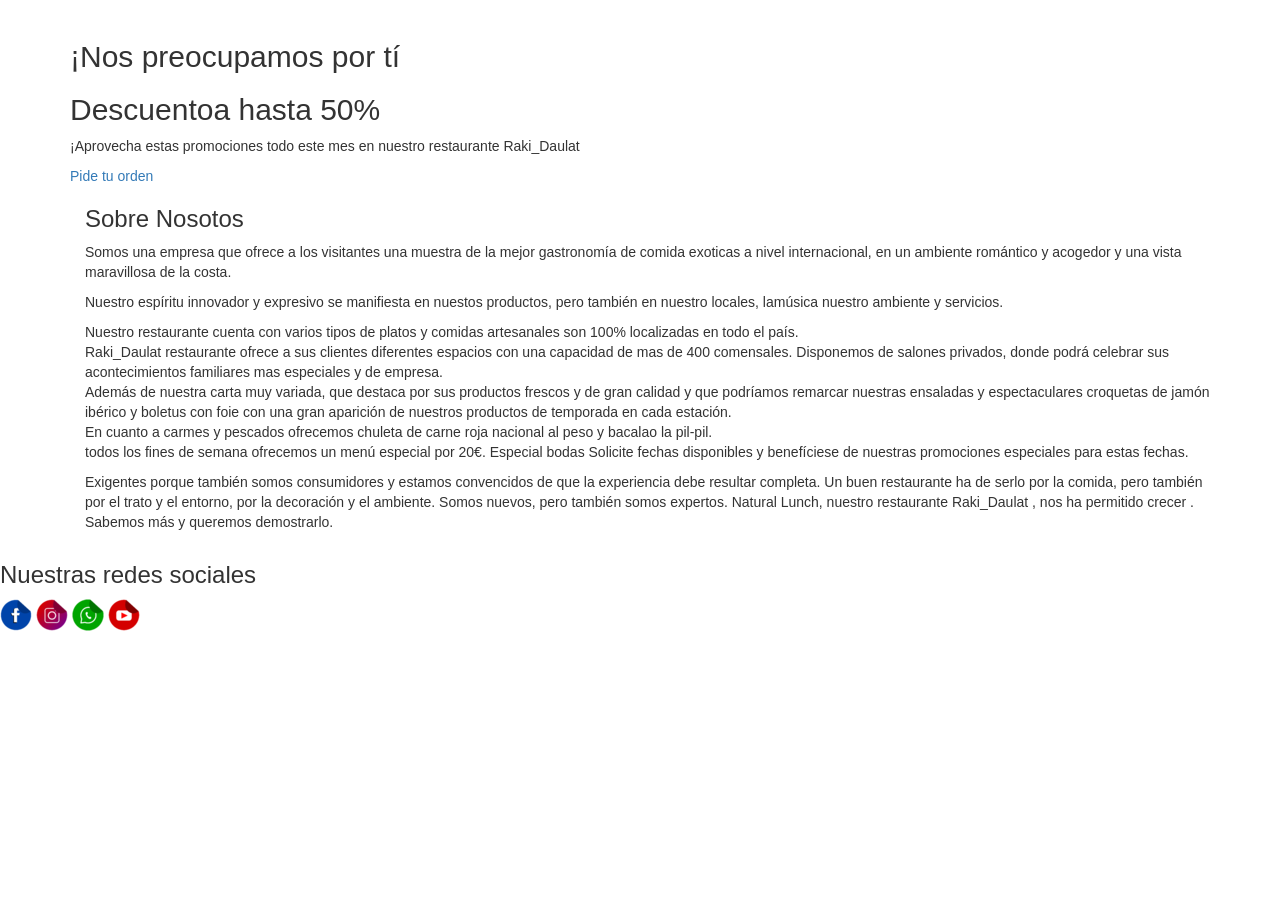
==== nosotros.html @ 6d172afd "Primera versión del sitio web Raki Daulat Mi primera página web: inicio, nosotros, servicios, carta," ====
<!DOCTYPE html>
<html lang="en">
    <head>
     <title>Raki_Daulat</title>
     <link rel="icon" type="image/x-icon" href="assets/img/LOGO.png">
     <!-- Librerias Boostrap -->
     <link rel="stylesheet" href="https://maxcdn.bootstrapcdn.com/bootstrap/3.3.7/css/bootstrap.min.css">
     <script src="https://ajax.googleapis.com/ajax/libs/jquery/3.2.1/jquery.min.js"></script>
     <link rel="stylesheet" href="assets/css/nosotros.css">
     
    </head>
    <body>
        <style>
            body {
                background: url("./assets/img/productos.png") no-repeat right top ;
              width: 100% 
            }       
        </style>
        <footer class="container section_1">
            <div class="banner">                
                <div class="banner_text">
                    <div class="us-img">
                        <img src="assets/img/primavera.jpg" class="bg8" alt="">
                    </div>
                    <h2  class="baneer_text-1">¡Nos preocupamos por tí</h2>
                    <h2  class="baneer_text-2">Descuentoa hasta 50%</h2>
                    <p class="text">¡Aprovecha estas promociones todo este mes en nuestro restaurante Raki_Daulat</p>
                    <a href="" class="banner_link">Pide tu orden</a>
                </div>
            </div>
            <section class="container section_2">
                <h3 class="section_2-titlte">Sobre Nosotos</h3>
                <div class="us-paragraph">
                    <div id="apartado1"> 
                        <p class="paragraph-text">
                        Somos una empresa que ofrece a los visitantes una muestra de la mejor gastronomía de comida 
                        exoticas a nivel internacional, en un ambiente romántico y acogedor y una vista maravillosa de la 
                        costa.</p>

                        <p class="paragraph-text">
                        Nuestro espíritu innovador y expresivo se manifiesta en nuestos
                        productos, pero también en nuestro locales, lamúsica nuestro ambiente y servicios.</p>
                
                       <p class="paragraph-text">
                       Nuestro restaurante cuenta con varios tipos de platos y comidas artesanales son 100%
                       localizadas en todo el país. <br>Raki_Daulat restaurante ofrece a sus clientes diferentes espacios con una capacidad de mas de 400 comensales.
                       Disponemos de salones privados, donde podrá celebrar sus acontecimientos familiares mas especiales y de empresa.<br>
                       Además de nuestra carta muy variada, que destaca por sus productos frescos y de gran calidad y que podríamos remarcar nuestras ensaladas y espectaculares croquetas de jamón ibérico y boletus con foie con una gran aparición de nuestros productos de temporada en cada estación.<br>
                       En cuanto a carmes y pescados ofrecemos chuleta de carne roja nacional al peso y bacalao la pil-pil.<br>
                       todos los fines de semana ofrecemos un menú especial por 20€.
                       Especial bodas
                       Solicite fechas disponibles y benefíciese de nuestras promociones especiales para estas fechas.</p>
                       <p class="paragraph-text">
                        Exigentes porque también somos consumidores y estamos convencidos de que la experiencia debe resultar completa.
                        Un buen restaurante ha de serlo por la comida, pero también por el trato y el entorno, por la decoración y el ambiente.
                        Somos nuevos, pero también somos expertos. Natural Lunch, nuestro restaurante Raki_Daulat , 
                        nos ha permitido crecer . Sabemos más y queremos demostrarlo.</p>
                      
                    </div> 
                </div>
            </section>
        
        </footer> 
       
            <h3 class="us-rs-title">Nuestras redes sociales</h3>
            <div class="us-icon">
                <a href=""class="rs-link"><img src="assent/img/facebook.png" alt="">
                <a href=""class="rs-link"><img src="assent/img/instagam.png" alt="">
                <a href=""class="rs-link"><img src="assent/img/whatsapp.png" alt="">
                <a href=""class="rs-link"><img src="assent/img/youtube.png" alt="">
                   
            </div>

            <section>
                <img src="assets/img/tonito.jpeg" alt="">
                <img src="assets/img/foto4.jpg" alt="">
                <img src="assets/img/foto1.jpg" alt="">
                <img src="assets/img/foto2.jpg" alt="">
                <img src="assets/img/foto5.png" alt="">
            </section>
        
        


            
    </body>  
</html>
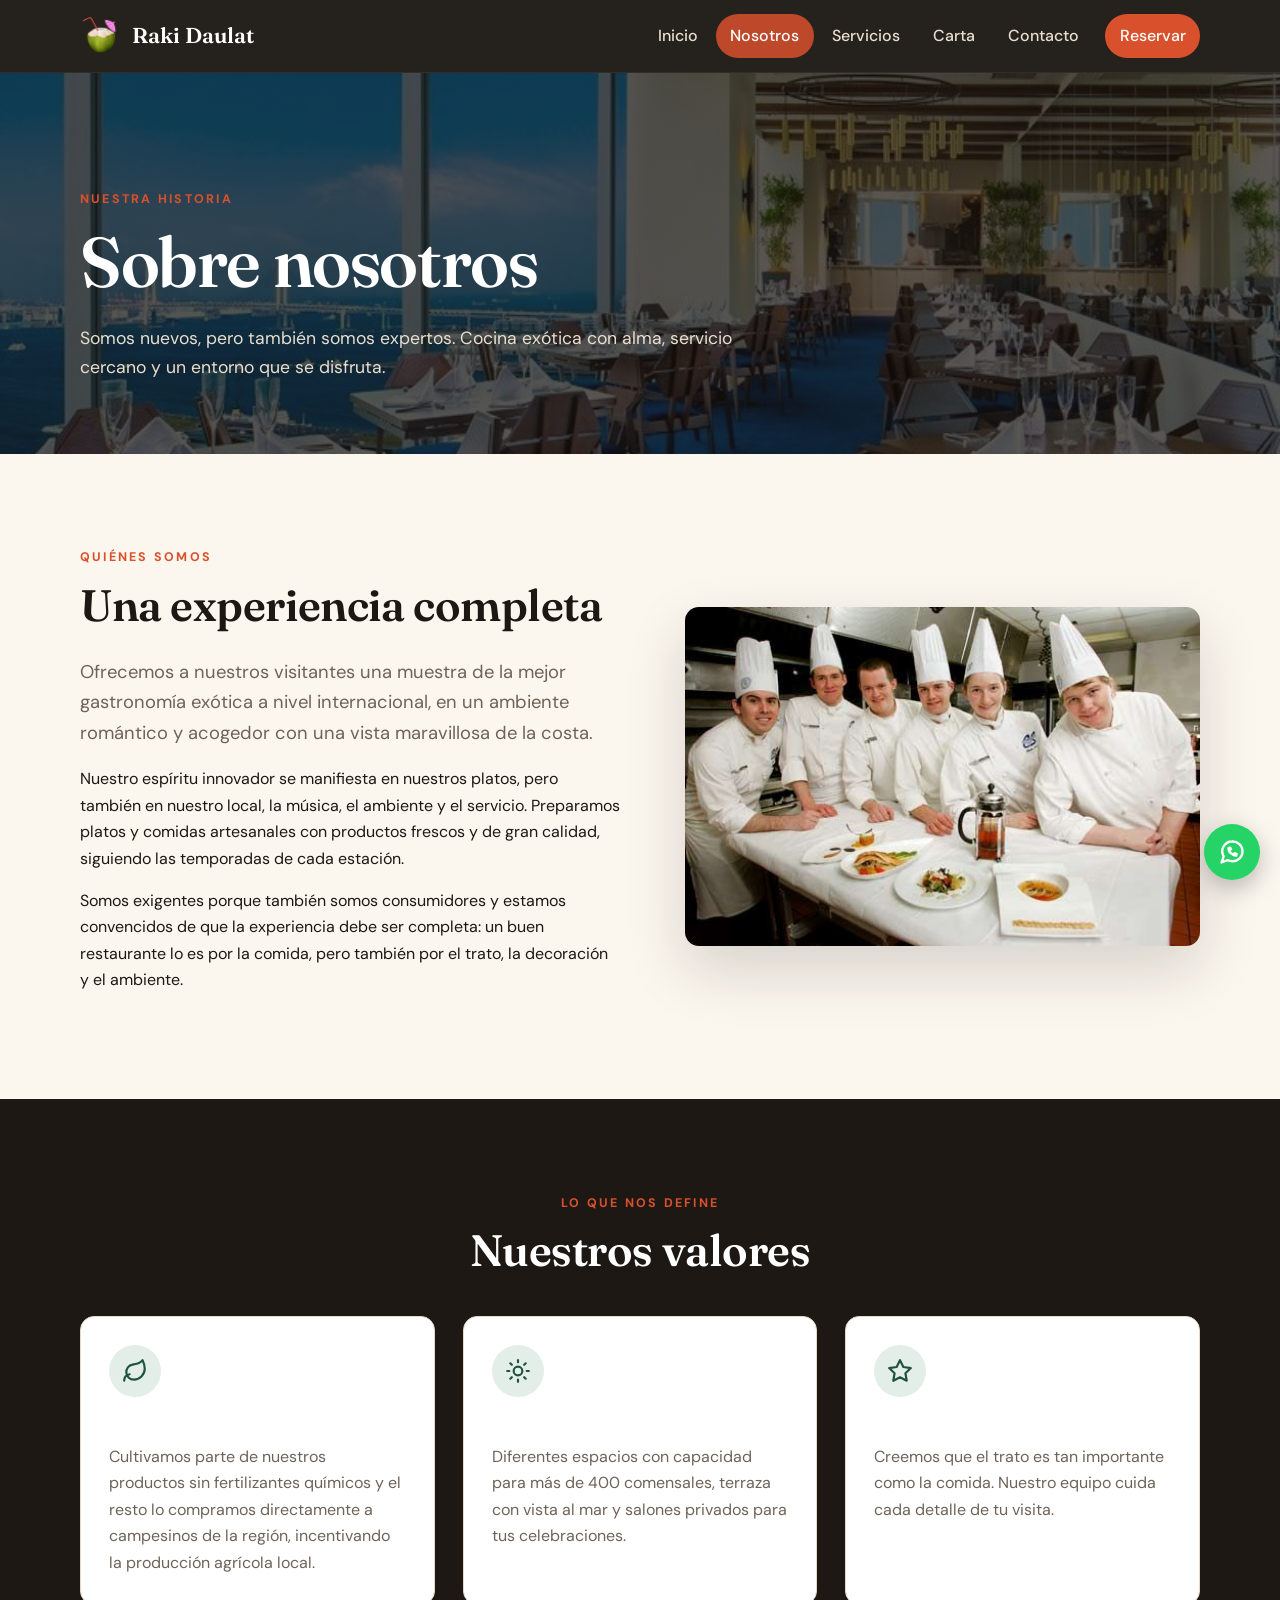
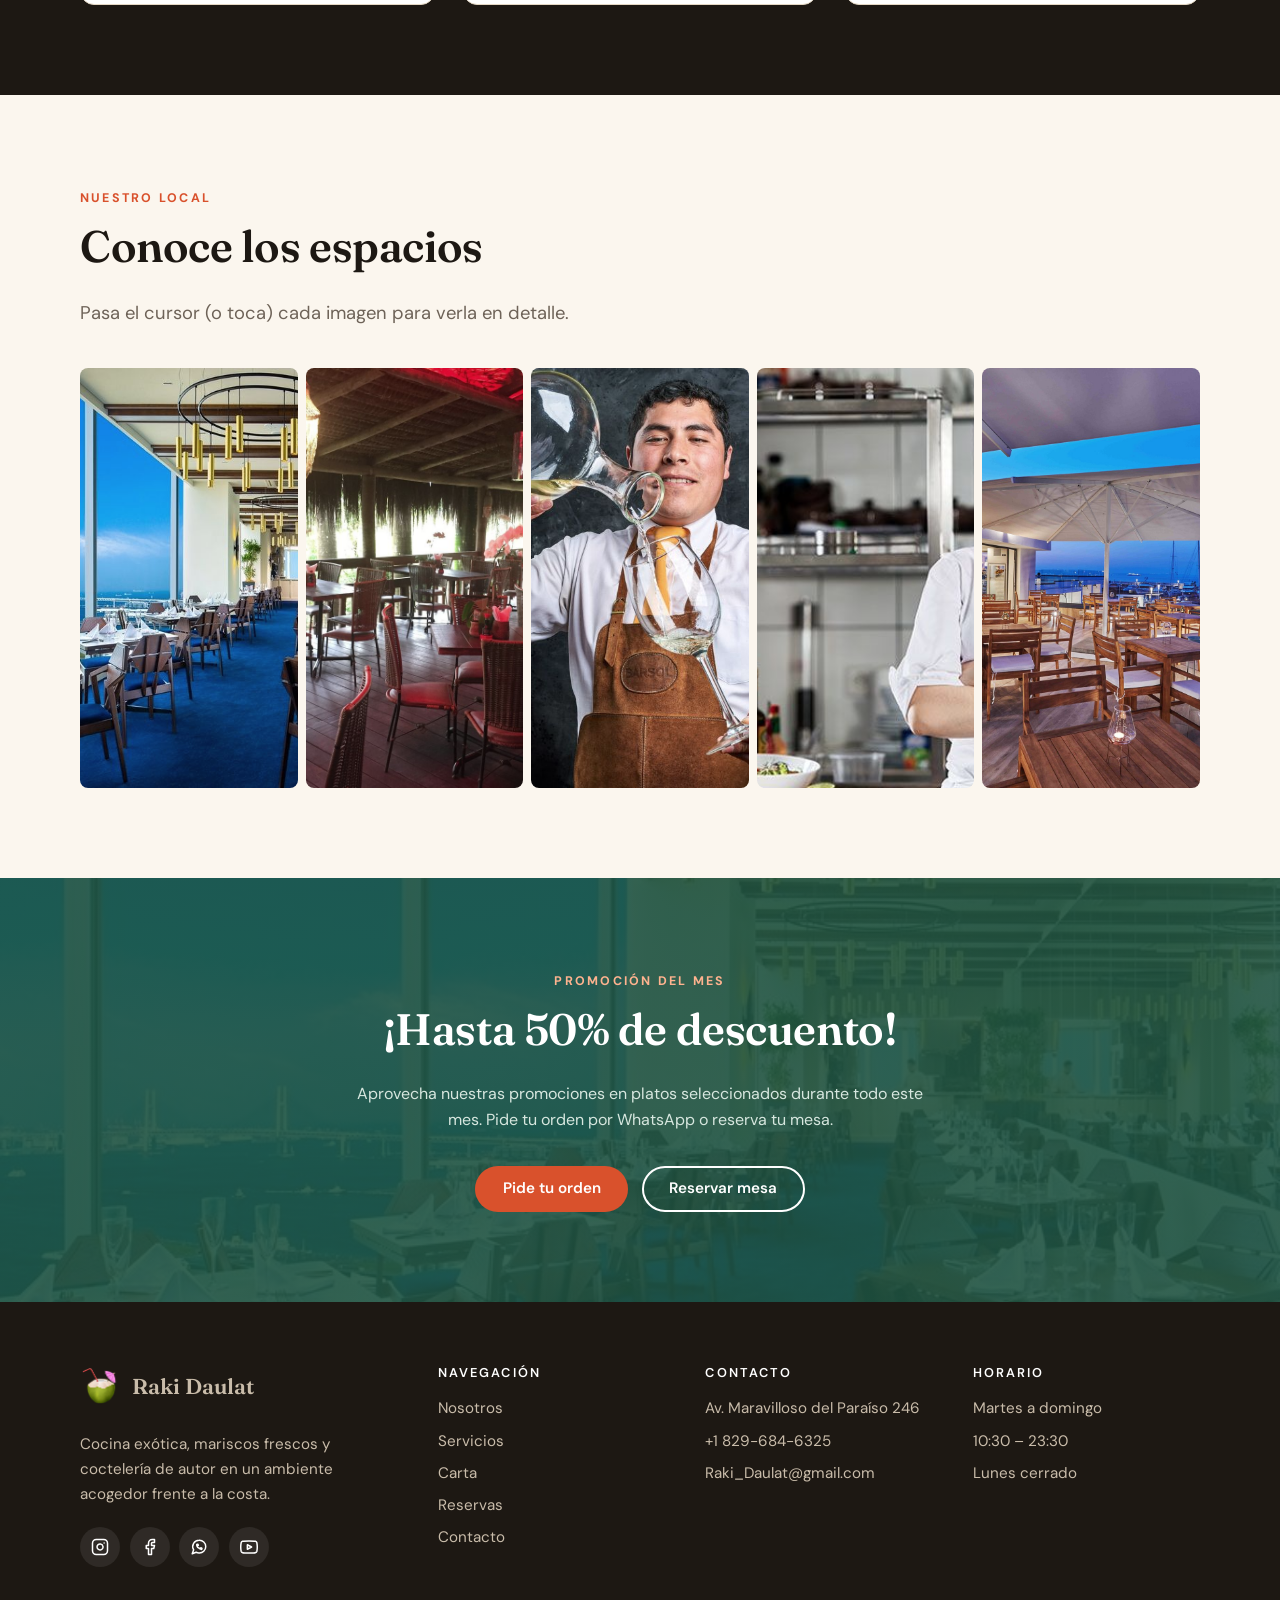
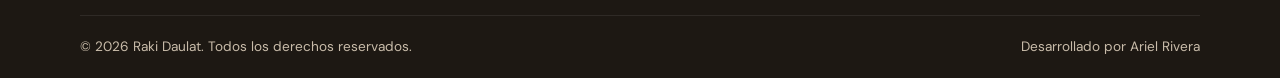
==== commit 9a9a03e7: "Rediseño completo del sitio web Diseño responsive nuevo, carta interactiva, galería con filtros, res" ====
--- a/nosotros.html
+++ b/nosotros.html
@@ -1,87 +1,174 @@
-<!DOCTYPE html>
-<html lang="en">
-    <head>
-     <title>Raki_Daulat</title>
-     <link rel="icon" type="image/x-icon" href="assets/img/LOGO.png">
-     <!-- Librerias Boostrap -->
-     <link rel="stylesheet" href="https://maxcdn.bootstrapcdn.com/bootstrap/3.3.7/css/bootstrap.min.css">
-     <script src="https://ajax.googleapis.com/ajax/libs/jquery/3.2.1/jquery.min.js"></script>
-     <link rel="stylesheet" href="assets/css/nosotros.css">
-     
-    </head>
-    <body>
-        <style>
-            body {
-                background: url("./assets/img/productos.png") no-repeat right top ;
-              width: 100% 
-            }       
-        </style>
-        <footer class="container section_1">
-            <div class="banner">                
-                <div class="banner_text">
-                    <div class="us-img">
-                        <img src="assets/img/primavera.jpg" class="bg8" alt="">
-                    </div>
-                    <h2  class="baneer_text-1">¡Nos preocupamos por tí</h2>
-                    <h2  class="baneer_text-2">Descuentoa hasta 50%</h2>
-                    <p class="text">¡Aprovecha estas promociones todo este mes en nuestro restaurante Raki_Daulat</p>
-                    <a href="" class="banner_link">Pide tu orden</a>
-                </div>
-            </div>
-            <section class="container section_2">
-                <h3 class="section_2-titlte">Sobre Nosotos</h3>
-                <div class="us-paragraph">
-                    <div id="apartado1"> 
-                        <p class="paragraph-text">
-                        Somos una empresa que ofrece a los visitantes una muestra de la mejor gastronomía de comida 
-                        exoticas a nivel internacional, en un ambiente romántico y acogedor y una vista maravillosa de la 
-                        costa.</p>
-
-                        <p class="paragraph-text">
-                        Nuestro espíritu innovador y expresivo se manifiesta en nuestos
-                        productos, pero también en nuestro locales, lamúsica nuestro ambiente y servicios.</p>
-                
-                       <p class="paragraph-text">
-                       Nuestro restaurante cuenta con varios tipos de platos y comidas artesanales son 100%
-                       localizadas en todo el país. <br>Raki_Daulat restaurante ofrece a sus clientes diferentes espacios con una capacidad de mas de 400 comensales.
-                       Disponemos de salones privados, donde podrá celebrar sus acontecimientos familiares mas especiales y de empresa.<br>
-                       Además de nuestra carta muy variada, que destaca por sus productos frescos y de gran calidad y que podríamos remarcar nuestras ensaladas y espectaculares croquetas de jamón ibérico y boletus con foie con una gran aparición de nuestros productos de temporada en cada estación.<br>
-                       En cuanto a carmes y pescados ofrecemos chuleta de carne roja nacional al peso y bacalao la pil-pil.<br>
-                       todos los fines de semana ofrecemos un menú especial por 20€.
-                       Especial bodas
-                       Solicite fechas disponibles y benefíciese de nuestras promociones especiales para estas fechas.</p>
-                       <p class="paragraph-text">
-                        Exigentes porque también somos consumidores y estamos convencidos de que la experiencia debe resultar completa.
-                        Un buen restaurante ha de serlo por la comida, pero también por el trato y el entorno, por la decoración y el ambiente.
-                        Somos nuevos, pero también somos expertos. Natural Lunch, nuestro restaurante Raki_Daulat , 
-                        nos ha permitido crecer . Sabemos más y queremos demostrarlo.</p>
-                      
-                    </div> 
-                </div>
-            </section>
-        
-        </footer> 
-       
-            <h3 class="us-rs-title">Nuestras redes sociales</h3>
-            <div class="us-icon">
-                <a href=""class="rs-link"><img src="assent/img/facebook.png" alt="">
-                <a href=""class="rs-link"><img src="assent/img/instagam.png" alt="">
-                <a href=""class="rs-link"><img src="assent/img/whatsapp.png" alt="">
-                <a href=""class="rs-link"><img src="assent/img/youtube.png" alt="">
-                   
-            </div>
-
-            <section>
-                <img src="assets/img/tonito.jpeg" alt="">
-                <img src="assets/img/foto4.jpg" alt="">
-                <img src="assets/img/foto1.jpg" alt="">
-                <img src="assets/img/foto2.jpg" alt="">
-                <img src="assets/img/foto5.png" alt="">
-            </section>
-        
-        
-
-
-            
-    </body>  
-</html>+<!DOCTYPE html>
+<html lang="es">
+<head>
+  <meta charset="utf-8">
+  <meta name="viewport" content="width=device-width, initial-scale=1">
+  <title>Nosotros | Raki Daulat</title>
+  <meta name="description" content="Conoce la historia de Raki Daulat, restaurante de comida exótica con vista a la costa, salones privados y productos frescos.">
+  <meta name="theme-color" content="#1d1813">
+  <meta property="og:type" content="website">
+  <meta property="og:title" content="Nosotros | Raki Daulat">
+  <meta property="og:description" content="Conoce la historia de Raki Daulat, restaurante de comida exótica con vista a la costa, salones privados y productos frescos.">
+  <meta property="og:image" content="assets/img/local/terraza.jpg">
+  <link rel="icon" type="image/png" href="assets/img/logo.png">
+  <link rel="preconnect" href="https://fonts.googleapis.com">
+  <link rel="preconnect" href="https://fonts.gstatic.com" crossorigin>
+  <link rel="stylesheet" href="https://fonts.googleapis.com/css2?family=DM+Sans:wght@400;500;600;700&amp;family=Fraunces:ital,wght@0,500;0,600;1,500&amp;display=swap">
+  <link rel="stylesheet" href="assets/css/main.css">
+  <script src="assets/js/main.js" defer></script>
+</head>
+<body>
+  <a class="skip-link" href="#contenido">Saltar al contenido</a>
+  <header class="site-header">
+    <div class="container">
+      <a class="brand" href="index.html">
+        <img src="assets/img/logo.png" alt="" width="42" height="42">
+        Raki Daulat
+      </a>
+      <button class="nav-toggle" type="button" aria-expanded="false" aria-controls="site-nav" aria-label="Abrir menú">
+        <svg viewBox="0 0 24 24" fill="none" stroke="currentColor" stroke-width="2" stroke-linecap="round" stroke-linejoin="round" aria-hidden="true" focusable="false"><line x1="3" y1="6" x2="21" y2="6"/><line x1="3" y1="12" x2="21" y2="12"/><line x1="3" y1="18" x2="21" y2="18"/></svg>
+      </button>
+      <nav class="site-nav" id="site-nav" aria-label="Principal">
+        <ul class="nav-list">
+          <li><a href="index.html">Inicio</a></li>
+          <li><a href="nosotros.html" aria-current="page">Nosotros</a></li>
+          <li><a href="servicios.html">Servicios</a></li>
+          <li><a href="carta.html">Carta</a></li>
+          <li><a href="contacto.html">Contacto</a></li>
+          <li class="nav-cta"><a href="reserva.html">Reservar</a></li>
+        </ul>
+      </nav>
+    </div>
+  </header>
+
+  <main id="contenido">
+    <section class="page-hero page-hero--mar">
+      <div class="container">
+        <span class="eyebrow">Nuestra historia</span>
+        <h1>Sobre nosotros</h1>
+        <p>Somos nuevos, pero también somos expertos. Cocina exótica con alma, servicio cercano y un entorno que se disfruta.</p>
+      </div>
+    </section>
+
+    <section class="section">
+      <div class="container split">
+        <div>
+          <span class="eyebrow">Quiénes somos</span>
+          <h2>Una experiencia completa</h2>
+          <p class="lead">Ofrecemos a nuestros visitantes una muestra de la mejor gastronomía exótica a nivel internacional, en un ambiente romántico y acogedor con una vista maravillosa de la costa.</p>
+          <p>Nuestro espíritu innovador se manifiesta en nuestros platos, pero también en nuestro local, la música, el ambiente y el servicio. Preparamos platos y comidas artesanales con productos frescos y de gran calidad, siguiendo las temporadas de cada estación.</p>
+          <p>Somos exigentes porque también somos consumidores y estamos convencidos de que la experiencia debe ser completa: un buen restaurante lo es por la comida, pero también por el trato, la decoración y el ambiente.</p>
+        </div>
+        <img class="rounded" src="assets/img/local/equipo-cocina.jpg" alt="Equipo de cocina de Raki Daulat" width="900" height="589" loading="lazy">
+      </div>
+    </section>
+
+    <section class="section section--dark">
+      <div class="container">
+        <div class="section-head section-head--center">
+          <span class="eyebrow">Lo que nos define</span>
+          <h2>Nuestros valores</h2>
+        </div>
+        <div class="grid grid--3">
+          <div class="feature">
+            <div class="feature__icon"><svg viewBox="0 0 24 24" fill="none" stroke="currentColor" stroke-width="2" stroke-linecap="round" stroke-linejoin="round" aria-hidden="true" focusable="false"><path d="M11 20A7 7 0 0 1 9.8 6.1C15.5 5 17 4.5 19 2c1 2 2 4.2 2 8 0 5.5-4.8 10-10 10z"/><path d="M2 21c0-3 1.9-5.4 5.1-6"/></svg></div>
+            <h3>Producción sostenible</h3>
+            <p>Cultivamos parte de nuestros productos sin fertilizantes químicos y el resto lo compramos directamente a campesinos de la región, incentivando la producción agrícola local.</p>
+          </div>
+          <div class="feature">
+            <div class="feature__icon"><svg viewBox="0 0 24 24" fill="none" stroke="currentColor" stroke-width="2" stroke-linecap="round" stroke-linejoin="round" aria-hidden="true" focusable="false"><circle cx="12" cy="12" r="4"/><path d="M12 2v2M12 20v2M4.9 4.9l1.4 1.4M17.7 17.7l1.4 1.4M2 12h2M20 12h2M4.9 19.1l1.4-1.4M17.7 6.3l1.4-1.4"/></svg></div>
+            <h3>Ambiente único</h3>
+            <p>Diferentes espacios con capacidad para más de 400 comensales, terraza con vista al mar y salones privados para tus celebraciones.</p>
+          </div>
+          <div class="feature">
+            <div class="feature__icon"><svg viewBox="0 0 24 24" fill="none" stroke="currentColor" stroke-width="2" stroke-linecap="round" stroke-linejoin="round" aria-hidden="true" focusable="false"><polygon points="12 2 15.1 8.3 22 9.3 17 14.1 18.2 21 12 17.8 5.8 21 7 14.1 2 9.3 8.9 8.3 12 2"/></svg></div>
+            <h3>Atención cercana</h3>
+            <p>Creemos que el trato es tan importante como la comida. Nuestro equipo cuida cada detalle de tu visita.</p>
+          </div>
+        </div>
+      </div>
+    </section>
+
+    <section class="section">
+      <div class="container">
+        <div class="section-head">
+          <span class="eyebrow">Nuestro local</span>
+          <h2>Conoce los espacios</h2>
+          <p class="lead">Pasa el cursor (o toca) cada imagen para verla en detalle.</p>
+        </div>
+        <div class="strip">
+          <img src="assets/img/local/salon-vista-mar.jpg" alt="Salón con vista al mar" tabindex="0" loading="lazy">
+          <img src="assets/img/local/salon-principal.jpg" alt="Salón principal" tabindex="0" loading="lazy">
+          <img src="assets/img/local/bar.jpg" alt="Bartender sirviendo vino" tabindex="0" loading="lazy">
+          <img src="assets/img/local/chef.jpg" alt="Chef en la cocina" tabindex="0" loading="lazy">
+          <img src="assets/img/local/terraza.jpg" alt="Terraza al atardecer" tabindex="0" loading="lazy">
+        </div>
+      </div>
+    </section>
+
+    <section class="section cta-band">
+      <div class="container">
+        <span class="eyebrow eyebrow--light">Promoción del mes</span>
+        <h2>¡Hasta 50% de descuento!</h2>
+        <p>Aprovecha nuestras promociones en platos seleccionados durante todo este mes. Pide tu orden por WhatsApp o reserva tu mesa.</p>
+        <div class="hero-actions hero-actions--center">
+          <a class="btn btn--primary" href="https://wa.me/18296846325?text=Hola%2C%20quiero%20hacer%20un%20pedido" target="_blank" rel="noopener">Pide tu orden</a>
+          <a class="btn btn--ghost" href="reserva.html">Reservar mesa</a>
+        </div>
+      </div>
+    </section>
+  </main>
+
+  <footer class="site-footer">
+    <div class="container">
+      <div class="footer-grid">
+        <div>
+          <a class="brand" href="index.html">
+            <img src="assets/img/logo.png" alt="" width="42" height="42">
+            Raki Daulat
+          </a>
+          <p class="mt-sm">Cocina exótica, mariscos frescos y coctelería de autor en un ambiente acogedor frente a la costa.</p>
+          <div class="social">
+            <a href="https://www.instagram.com/" target="_blank" rel="noopener" aria-label="Instagram"><svg viewBox="0 0 24 24" fill="none" stroke="currentColor" stroke-width="2" stroke-linecap="round" stroke-linejoin="round" aria-hidden="true" focusable="false"><rect x="2" y="2" width="20" height="20" rx="5"/><path d="M16 11.4A4 4 0 1 1 12.6 8 4 4 0 0 1 16 11.4z"/><line x1="17.5" y1="6.5" x2="17.5" y2="6.5"/></svg></a>
+            <a href="https://www.facebook.com/" target="_blank" rel="noopener" aria-label="Facebook"><svg viewBox="0 0 24 24" fill="none" stroke="currentColor" stroke-width="2" stroke-linecap="round" stroke-linejoin="round" aria-hidden="true" focusable="false"><path d="M18 2h-3a5 5 0 0 0-5 5v3H7v4h3v8h4v-8h3l1-4h-4V7a1 1 0 0 1 1-1h3z"/></svg></a>
+            <a href="https://wa.me/18296846325" target="_blank" rel="noopener" aria-label="WhatsApp"><svg viewBox="0 0 24 24" fill="none" stroke="currentColor" stroke-width="2" stroke-linecap="round" stroke-linejoin="round" aria-hidden="true" focusable="false"><path d="M21 11.5a8.4 8.4 0 0 1-9 8.4 8.6 8.6 0 0 1-3.8-.9L3 21l1.9-5.2A8.4 8.4 0 0 1 12 3a8.4 8.4 0 0 1 9 8.5z"/><path d="M9 9.5c.3 2.3 2.2 4.2 4.5 4.5l1-1 1.5.8-.4 1.4c-3.2 0-6.6-3.4-6.6-6.6l1.4-.4.8 1.5z"/></svg></a>
+            <a href="https://www.youtube.com/" target="_blank" rel="noopener" aria-label="YouTube"><svg viewBox="0 0 24 24" fill="none" stroke="currentColor" stroke-width="2" stroke-linecap="round" stroke-linejoin="round" aria-hidden="true" focusable="false"><path d="M22.5 6.4a2.8 2.8 0 0 0-2-2C18.9 4 12 4 12 4s-6.9 0-8.5.4a2.8 2.8 0 0 0-2 2A29 29 0 0 0 1 12a29 29 0 0 0 .5 5.6 2.8 2.8 0 0 0 2 2C5.1 20 12 20 12 20s6.9 0 8.5-.4a2.8 2.8 0 0 0 2-2A29 29 0 0 0 23 12a29 29 0 0 0-.5-5.6z"/><polygon points="9.8 15 15.5 12 9.8 9 9.8 15"/></svg></a>
+          </div>
+        </div>
+        <div>
+          <h3>Navegación</h3>
+          <ul>
+            <li><a href="nosotros.html">Nosotros</a></li>
+            <li><a href="servicios.html">Servicios</a></li>
+            <li><a href="carta.html">Carta</a></li>
+            <li><a href="reserva.html">Reservas</a></li>
+            <li><a href="contacto.html">Contacto</a></li>
+          </ul>
+        </div>
+        <div>
+          <h3>Contacto</h3>
+          <ul>
+            <li>Av. Maravilloso del Paraíso 246</li>
+            <li><a href="tel:+18296846325">+1 829-684-6325</a></li>
+            <li><a href="mailto:Raki_Daulat@gmail.com">Raki_Daulat@gmail.com</a></li>
+          </ul>
+        </div>
+        <div>
+          <h3>Horario</h3>
+          <ul>
+            <li>Martes a domingo</li>
+            <li>10:30 – 23:30</li>
+            <li>Lunes cerrado</li>
+          </ul>
+        </div>
+      </div>
+      <div class="footer-bottom">
+        <span>&copy; <span data-year>2026</span> Raki Daulat. Todos los derechos reservados.</span>
+        <span>Desarrollado por <a href="https://github.com/Omega-kobra-Ariel-Rivera" target="_blank" rel="noopener">Ariel Rivera</a></span>
+      </div>
+    </div>
+  </footer>
+
+  <a class="wa-float" href="https://wa.me/18296846325" target="_blank" rel="noopener" aria-label="Escríbenos por WhatsApp"><svg viewBox="0 0 24 24" fill="none" stroke="currentColor" stroke-width="2" stroke-linecap="round" stroke-linejoin="round" aria-hidden="true" focusable="false"><path d="M21 11.5a8.4 8.4 0 0 1-9 8.4 8.6 8.6 0 0 1-3.8-.9L3 21l1.9-5.2A8.4 8.4 0 0 1 12 3a8.4 8.4 0 0 1 9 8.5z"/><path d="M9 9.5c.3 2.3 2.2 4.2 4.5 4.5l1-1 1.5.8-.4 1.4c-3.2 0-6.6-3.4-6.6-6.6l1.4-.4.8 1.5z"/></svg></a>
+</body>
+</html>
--- a/assets/css/main.css
+++ b/assets/css/main.css
@@ -0,0 +1,595 @@
+/* ==========================================================================
+   Raki Daulat — hoja de estilos principal
+   Sin dependencias externas (solo Google Fonts, con fuentes de respaldo).
+   ========================================================================== */
+
+/* ---------- Tokens de diseño ---------- */
+:root {
+  --ink: #1d1813;
+  --ink-soft: #3a322a;
+  --muted: #6e6358;
+  --cream: #fbf6ee;
+  --sand: #f2e7d6;
+  --line: #e4d7c3;
+  --white: #ffffff;
+  --coral: #d9512c;
+  --coral-dark: #b43f1f;
+  --leaf: #1f5240;
+  --leaf-soft: #e3eee8;
+  --danger: #b3261e;
+  --danger-soft: #fbe9e7;
+
+  --font-display: "Fraunces", "Georgia", "Times New Roman", serif;
+  --font-body: "DM Sans", "Segoe UI", system-ui, -apple-system, Roboto, Arial, sans-serif;
+
+  --radius: 14px;
+  --radius-sm: 8px;
+  --shadow: 0 10px 30px rgba(29, 24, 19, 0.08);
+  --shadow-lg: 0 24px 60px rgba(29, 24, 19, 0.16);
+  --container: 1160px;
+  --header-h: 72px;
+}
+
+/* ---------- Base ---------- */
+*,
+*::before,
+*::after { box-sizing: border-box; }
+
+html { scroll-behavior: smooth; }
+
+body {
+  margin: 0;
+  font-family: var(--font-body);
+  font-size: 1rem;
+  line-height: 1.65;
+  color: var(--ink);
+  background: var(--cream);
+  -webkit-font-smoothing: antialiased;
+}
+
+img { max-width: 100%; height: auto; display: block; }
+
+a { color: var(--coral-dark); }
+a:hover { color: var(--coral); }
+
+h1, h2, h3, h4 {
+  font-family: var(--font-display);
+  font-weight: 600;
+  line-height: 1.15;
+  margin: 0 0 0.6em;
+  color: var(--ink);
+}
+h1 { font-size: clamp(2.4rem, 5vw + 1rem, 4.4rem); letter-spacing: -0.02em; }
+h2 { font-size: clamp(1.8rem, 2.5vw + 1rem, 2.75rem); letter-spacing: -0.01em; }
+h3 { font-size: 1.35rem; }
+p { margin: 0 0 1em; }
+
+:focus-visible { outline: 3px solid var(--coral); outline-offset: 3px; }
+
+.visually-hidden {
+  position: absolute !important;
+  width: 1px; height: 1px;
+  padding: 0; margin: -1px;
+  overflow: hidden; clip: rect(0, 0, 0, 0);
+  white-space: nowrap; border: 0;
+}
+
+.skip-link {
+  position: absolute; left: 1rem; top: -100px; z-index: 100;
+  background: var(--ink); color: var(--white);
+  padding: 0.6rem 1rem; border-radius: var(--radius-sm);
+}
+.skip-link:focus { top: 1rem; color: var(--white); }
+
+.container {
+  width: 100%;
+  max-width: var(--container);
+  margin-inline: auto;
+  padding-inline: 1.25rem;
+}
+
+.section { padding: clamp(3.5rem, 7vw, 6rem) 0; }
+.section--sand { background: var(--sand); }
+.section--dark { background: var(--ink); color: #e9dfd1; }
+.section--dark h2, .section--dark h3 { color: var(--white); }
+
+.eyebrow {
+  display: inline-block;
+  font-size: 0.78rem;
+  font-weight: 700;
+  letter-spacing: 0.18em;
+  text-transform: uppercase;
+  color: var(--coral);
+  margin-bottom: 0.75rem;
+}
+
+.section-head { max-width: 640px; margin-bottom: 2.5rem; }
+.section-head--center { margin-inline: auto; text-align: center; }
+.lead { font-size: 1.15rem; color: var(--muted); }
+.section--dark .lead { color: #c9bcaa; }
+
+/* ---------- Botones ---------- */
+.btn {
+  display: inline-flex;
+  align-items: center;
+  justify-content: center;
+  gap: 0.5rem;
+  padding: 0.85rem 1.6rem;
+  border: 2px solid transparent;
+  border-radius: 999px;
+  font: 600 0.95rem/1 var(--font-body);
+  text-decoration: none;
+  cursor: pointer;
+  transition: background-color 0.2s, color 0.2s, border-color 0.2s, transform 0.2s;
+}
+.btn:hover { transform: translateY(-2px); }
+.btn:disabled { opacity: 0.6; cursor: wait; transform: none; }
+.btn--primary { background: var(--coral); color: var(--white); }
+.btn--primary:hover { background: var(--coral-dark); color: var(--white); }
+.btn--ghost { border-color: currentColor; color: var(--white); background: transparent; }
+.btn--ghost:hover { background: var(--white); color: var(--ink); }
+.btn--dark { background: var(--ink); color: var(--white); }
+.btn--dark:hover { background: var(--ink-soft); color: var(--white); }
+.btn--block { width: 100%; }
+
+/* ---------- Cabecera / navegación ---------- */
+.site-header {
+  position: sticky;
+  top: 0;
+  z-index: 50;
+  background: rgba(29, 24, 19, 0.96);
+  backdrop-filter: saturate(140%) blur(8px);
+  border-bottom: 1px solid rgba(255, 255, 255, 0.06);
+}
+.site-header .container {
+  display: flex;
+  align-items: center;
+  justify-content: space-between;
+  min-height: var(--header-h);
+}
+
+.brand {
+  display: inline-flex;
+  align-items: center;
+  gap: 0.65rem;
+  color: var(--white);
+  text-decoration: none;
+  font-family: var(--font-display);
+  font-size: 1.35rem;
+  font-weight: 600;
+}
+.brand:hover { color: var(--white); }
+.brand img { width: 42px; height: 42px; }
+
+.nav-toggle {
+  display: none;
+  background: none;
+  border: 0;
+  color: var(--white);
+  padding: 0.5rem;
+  cursor: pointer;
+}
+.nav-toggle svg { width: 28px; height: 28px; }
+
+.nav-list {
+  display: flex;
+  align-items: center;
+  gap: 0.25rem;
+  list-style: none;
+  margin: 0;
+  padding: 0;
+}
+.nav-list a {
+  display: block;
+  padding: 0.55rem 0.9rem;
+  color: #e9dfd1;
+  text-decoration: none;
+  font-weight: 500;
+  border-radius: 999px;
+  transition: color 0.2s, background-color 0.2s;
+}
+.nav-list a:hover { color: var(--white); background: rgba(255, 255, 255, 0.08); }
+.nav-list a[aria-current="page"] { color: var(--white); background: rgba(217, 81, 44, 0.85); }
+.nav-list .nav-cta a { background: var(--coral); color: var(--white); margin-left: 0.5rem; }
+.nav-list .nav-cta a:hover { background: var(--coral-dark); }
+
+@media (max-width: 880px) {
+  .nav-toggle { display: inline-flex; }
+  .site-nav {
+    position: absolute;
+    inset: var(--header-h) 0 auto 0;
+    background: var(--ink);
+    border-bottom: 1px solid rgba(255, 255, 255, 0.08);
+    display: none;
+  }
+  .site-nav.is-open { display: block; }
+  .nav-list { flex-direction: column; align-items: stretch; padding: 0.75rem 1.25rem 1.25rem; }
+  .nav-list a { border-radius: var(--radius-sm); padding: 0.8rem 1rem; }
+  .nav-list .nav-cta a { margin: 0.5rem 0 0; text-align: center; }
+}
+
+/* ---------- Hero (inicio) ---------- */
+.hero {
+  position: relative;
+  min-height: calc(92vh - var(--header-h));
+  display: grid;
+  align-items: center;
+  color: var(--white);
+  background:
+    linear-gradient(100deg, rgba(20, 15, 10, 0.88) 0%, rgba(20, 15, 10, 0.55) 55%, rgba(20, 15, 10, 0.2) 100%),
+    url("../img/local/terraza.jpg") center / cover no-repeat;
+}
+.hero .container { padding-block: 5rem; }
+.hero h1 { color: var(--white); max-width: 14ch; }
+.hero h1 em { font-style: italic; color: #ffb38f; }
+.hero p { max-width: 46ch; font-size: 1.15rem; color: #eadfce; }
+.hero-actions { display: flex; flex-wrap: wrap; gap: 0.85rem; margin-top: 2rem; }
+
+/* ---------- Encabezado de páginas interiores ---------- */
+.page-hero {
+  position: relative;
+  padding: clamp(4rem, 9vw, 7rem) 0 clamp(3rem, 6vw, 4.5rem);
+  color: var(--white);
+  background:
+    linear-gradient(rgba(20, 15, 10, 0.72), rgba(20, 15, 10, 0.72)),
+    url("../img/local/salon-principal.jpg") center / cover no-repeat;
+}
+.page-hero--mar { background-image: linear-gradient(rgba(20, 15, 10, 0.7), rgba(20, 15, 10, 0.7)), url("../img/local/salon-vista-mar.jpg"); }
+.page-hero--chef { background-image: linear-gradient(rgba(20, 15, 10, 0.72), rgba(20, 15, 10, 0.72)), url("../img/local/chef.jpg"); }
+.page-hero--bar { background-image: linear-gradient(rgba(20, 15, 10, 0.75), rgba(20, 15, 10, 0.75)), url("../img/local/bar.jpg"); background-position: center 30%; }
+.page-hero h1 { color: var(--white); margin-bottom: 0.3em; }
+.page-hero p { max-width: 56ch; color: #eadfce; font-size: 1.1rem; margin: 0; }
+
+/* ---------- Grillas ---------- */
+.grid { display: grid; gap: 1.75rem; }
+.grid--3 { grid-template-columns: repeat(auto-fit, minmax(260px, 1fr)); }
+.grid--4 { grid-template-columns: repeat(auto-fit, minmax(220px, 1fr)); }
+.split {
+  display: grid;
+  grid-template-columns: 1.05fr 1fr;
+  gap: clamp(2rem, 5vw, 4.5rem);
+  align-items: center;
+}
+.split--reverse > :first-child { order: 2; }
+@media (max-width: 880px) {
+  .split { grid-template-columns: 1fr; }
+  .split--reverse > :first-child { order: 0; }
+}
+
+/* ---------- Tarjetas de platos ---------- */
+.dish-card {
+  background: var(--white);
+  border-radius: var(--radius);
+  overflow: hidden;
+  box-shadow: var(--shadow);
+  display: flex;
+  flex-direction: column;
+  transition: transform 0.25s, box-shadow 0.25s;
+}
+.dish-card:hover { transform: translateY(-4px); box-shadow: var(--shadow-lg); }
+.dish-card img { width: 100%; aspect-ratio: 4 / 3; object-fit: cover; }
+.dish-card__body { padding: 1.25rem 1.4rem 1.5rem; display: flex; flex-direction: column; gap: 0.4rem; flex: 1; }
+.dish-card__body h3 { margin: 0; }
+.dish-card__body p { color: var(--muted); margin: 0; font-size: 0.95rem; }
+.dish-card__price {
+  margin-top: auto;
+  padding-top: 0.75rem;
+  font-family: var(--font-display);
+  font-size: 1.35rem;
+  font-weight: 600;
+  color: var(--leaf);
+}
+
+/* ---------- Tarjetas de servicios ---------- */
+.feature {
+  background: var(--white);
+  border: 1px solid var(--line);
+  border-radius: var(--radius);
+  padding: 1.75rem;
+}
+.feature__icon {
+  width: 52px; height: 52px;
+  display: grid; place-items: center;
+  border-radius: 50%;
+  background: var(--leaf-soft);
+  color: var(--leaf);
+  margin-bottom: 1rem;
+}
+.feature__icon svg { width: 26px; height: 26px; }
+.feature h3 { margin-bottom: 0.4rem; }
+.feature p { color: var(--muted); margin: 0; }
+
+/* ---------- Imágenes compuestas ---------- */
+.photo-stack { position: relative; padding: 0 0 3rem 3rem; }
+.photo-stack img { border-radius: var(--radius); box-shadow: var(--shadow-lg); }
+.photo-stack img + img {
+  position: absolute;
+  left: 0; bottom: 0;
+  width: 45%;
+  border: 6px solid var(--cream);
+}
+.rounded { border-radius: var(--radius); box-shadow: var(--shadow-lg); }
+
+/* ---------- Estadísticas ---------- */
+.stats {
+  display: grid;
+  grid-template-columns: repeat(auto-fit, minmax(150px, 1fr));
+  gap: 1.5rem;
+  margin-top: 2rem;
+}
+.stat strong {
+  display: block;
+  font-family: var(--font-display);
+  font-size: 2.4rem;
+  line-height: 1;
+  color: var(--coral);
+}
+.stat span { color: var(--muted); font-size: 0.95rem; }
+.section--dark .stat span { color: #c9bcaa; }
+
+/* ---------- Galería expandible (nosotros) ---------- */
+.strip {
+  display: flex;
+  gap: 0.5rem;
+  height: clamp(260px, 40vw, 420px);
+}
+.strip img {
+  flex: 1;
+  min-width: 0;
+  height: 100%;
+  object-fit: cover;
+  border-radius: var(--radius-sm);
+  filter: saturate(0.85);
+  transition: flex 0.5s ease, filter 0.5s ease;
+}
+.strip img:hover, .strip img:focus { flex: 3.5; filter: saturate(1.1); }
+@media (max-width: 640px) {
+  .strip { flex-direction: column; height: auto; }
+  .strip img { height: 180px; flex: none; }
+  .strip img:hover { flex: none; }
+}
+
+/* ---------- Galería con filtros (servicios) ---------- */
+.filters {
+  display: flex;
+  flex-wrap: wrap;
+  gap: 0.5rem;
+  justify-content: center;
+  margin-bottom: 2rem;
+}
+.filter-btn {
+  padding: 0.55rem 1.15rem;
+  border: 1px solid var(--line);
+  border-radius: 999px;
+  background: var(--white);
+  color: var(--ink);
+  font: 500 0.95rem var(--font-body);
+  cursor: pointer;
+  transition: all 0.2s;
+}
+.filter-btn:hover { border-color: var(--coral); color: var(--coral-dark); }
+.filter-btn[aria-pressed="true"] { background: var(--ink); color: var(--white); border-color: var(--ink); }
+
+.gallery {
+  display: grid;
+  grid-template-columns: repeat(auto-fill, minmax(230px, 1fr));
+  gap: 1.25rem;
+}
+.gallery-item {
+  margin: 0;
+  position: relative;
+  border-radius: var(--radius);
+  overflow: hidden;
+  background: var(--white);
+  box-shadow: var(--shadow);
+}
+.gallery-item[hidden] { display: none; }
+.gallery-item button {
+  display: block;
+  width: 100%;
+  padding: 0;
+  border: 0;
+  background: none;
+  cursor: zoom-in;
+}
+.gallery-item img { width: 100%; aspect-ratio: 3 / 2; object-fit: cover; transition: transform 0.4s; }
+.gallery-item:hover img { transform: scale(1.05); }
+.gallery-item figcaption { padding: 0.8rem 1rem; font-weight: 500; }
+.gallery-item figcaption small { display: block; color: var(--muted); font-weight: 400; }
+
+/* ---------- Lightbox ---------- */
+.lightbox {
+  border: 0;
+  padding: 0;
+  background: transparent;
+  max-width: min(92vw, 960px);
+  width: 100%;
+}
+.lightbox::backdrop { background: rgba(10, 8, 6, 0.85); }
+.lightbox img { width: 100%; border-radius: var(--radius); }
+.lightbox p { color: var(--white); text-align: center; margin: 0.75rem 0 0; font-size: 1.1rem; }
+.lightbox__close {
+  position: absolute;
+  top: 0.5rem; right: 0.5rem;
+  width: 44px; height: 44px;
+  border-radius: 50%;
+  border: 0;
+  background: rgba(0, 0, 0, 0.65);
+  color: var(--white);
+  font-size: 1.5rem;
+  cursor: pointer;
+}
+
+/* ---------- Formularios ---------- */
+.form-card {
+  background: var(--white);
+  border-radius: var(--radius);
+  box-shadow: var(--shadow-lg);
+  padding: clamp(1.5rem, 4vw, 2.5rem);
+}
+.form-grid { display: grid; grid-template-columns: 1fr 1fr; gap: 1.1rem 1.25rem; }
+.form-grid .full { grid-column: 1 / -1; }
+@media (max-width: 640px) { .form-grid { grid-template-columns: 1fr; } }
+
+.field label { display: block; font-weight: 600; font-size: 0.92rem; margin-bottom: 0.35rem; }
+.field label .req { color: var(--coral); }
+.field input,
+.field select,
+.field textarea {
+  width: 100%;
+  padding: 0.8rem 0.95rem;
+  border: 1.5px solid var(--line);
+  border-radius: var(--radius-sm);
+  background: var(--cream);
+  font: inherit;
+  color: var(--ink);
+  transition: border-color 0.2s, background-color 0.2s;
+}
+.field textarea { min-height: 130px; resize: vertical; }
+.field input:focus,
+.field select:focus,
+.field textarea:focus { outline: none; border-color: var(--coral); background: var(--white); }
+.field .error-msg { display: none; color: var(--danger); font-size: 0.85rem; margin-top: 0.3rem; }
+.field.is-invalid input,
+.field.is-invalid select,
+.field.is-invalid textarea { border-color: var(--danger); background: var(--danger-soft); }
+.field.is-invalid .error-msg { display: block; }
+.form-note { font-size: 0.85rem; color: var(--muted); margin: 0; }
+
+/* Campo trampa anti-spam: invisible para personas */
+.hp-field { position: absolute; left: -10000px; width: 1px; height: 1px; overflow: hidden; }
+
+.alert {
+  padding: 1rem 1.2rem;
+  border-radius: var(--radius-sm);
+  margin-top: 1.25rem;
+  font-weight: 500;
+}
+.alert[hidden] { display: none; }
+.alert--success { background: var(--leaf-soft); color: var(--leaf); }
+.alert--error { background: var(--danger-soft); color: var(--danger); }
+.alert a { color: inherit; font-weight: 700; }
+
+/* ---------- Información de contacto / horarios ---------- */
+.info-list { list-style: none; margin: 0; padding: 0; display: grid; gap: 1rem; }
+.info-list li { display: flex; gap: 0.85rem; align-items: flex-start; }
+.info-list svg { flex: none; width: 22px; height: 22px; color: var(--coral); margin-top: 0.15rem; }
+.info-list a { color: inherit; }
+
+.hours { list-style: none; margin: 0; padding: 0; }
+.hours li {
+  display: flex;
+  justify-content: space-between;
+  gap: 1rem;
+  padding: 0.6rem 0;
+  border-bottom: 1px dashed var(--line);
+}
+.section--dark .hours li { border-color: rgba(255, 255, 255, 0.15); }
+.hours .closed { color: var(--coral); font-weight: 600; }
+
+.map {
+  width: 100%;
+  height: 100%;
+  min-height: 360px;
+  border: 0;
+  border-radius: var(--radius);
+  box-shadow: var(--shadow);
+}
+
+/* ---------- Banda de llamada a la acción ---------- */
+.cta-band {
+  background:
+    linear-gradient(rgba(31, 82, 64, 0.9), rgba(31, 82, 64, 0.9)),
+    url("../img/local/salon-vista-mar.jpg") center / cover;
+  color: var(--white);
+  text-align: center;
+}
+.cta-band h2 { color: var(--white); }
+.cta-band p { color: #d7e7df; max-width: 52ch; margin-inline: auto; }
+
+/* ---------- Pie de página ---------- */
+.site-footer { background: var(--ink); color: #c9bcaa; padding: 4rem 0 0; font-size: 0.95rem; }
+.footer-grid {
+  display: grid;
+  grid-template-columns: 1.4fr 1fr 1fr 1fr;
+  gap: 2.5rem;
+}
+@media (max-width: 880px) { .footer-grid { grid-template-columns: 1fr 1fr; } }
+@media (max-width: 560px) { .footer-grid { grid-template-columns: 1fr; } }
+.site-footer h3 {
+  font-family: var(--font-body);
+  font-size: 0.8rem;
+  letter-spacing: 0.16em;
+  text-transform: uppercase;
+  color: var(--white);
+  margin-bottom: 1rem;
+}
+.site-footer ul { list-style: none; margin: 0; padding: 0; display: grid; gap: 0.45rem; }
+.site-footer a { color: #c9bcaa; text-decoration: none; }
+.site-footer a:hover { color: var(--white); }
+.social { display: flex; gap: 0.6rem; margin-top: 1.25rem; }
+.social a {
+  width: 40px; height: 40px;
+  display: grid; place-items: center;
+  border-radius: 50%;
+  background: rgba(255, 255, 255, 0.08);
+  color: var(--white);
+  transition: background-color 0.2s;
+}
+.social a:hover { background: var(--coral); }
+.social svg { width: 18px; height: 18px; }
+.footer-bottom {
+  margin-top: 3rem;
+  padding: 1.25rem 0;
+  border-top: 1px solid rgba(255, 255, 255, 0.08);
+  display: flex;
+  flex-wrap: wrap;
+  justify-content: space-between;
+  gap: 0.5rem;
+  font-size: 0.85rem;
+}
+
+/* ---------- Botón flotante de WhatsApp ---------- */
+.wa-float {
+  position: fixed;
+  right: 1.25rem;
+  bottom: 1.25rem;
+  z-index: 40;
+  width: 56px; height: 56px;
+  display: grid; place-items: center;
+  border-radius: 50%;
+  background: #25d366;
+  color: var(--white);
+  box-shadow: 0 8px 24px rgba(0, 0, 0, 0.25);
+  transition: transform 0.2s;
+}
+.wa-float:hover { transform: scale(1.08); color: var(--white); }
+.wa-float svg { width: 28px; height: 28px; }
+
+/* ---------- Página 404 ---------- */
+.not-found { min-height: 60vh; display: grid; place-items: center; text-align: center; }
+.not-found strong { font-family: var(--font-display); font-size: 6rem; color: var(--coral); line-height: 1; }
+
+/* ---------- Accesibilidad: menos movimiento ---------- */
+@media (prefers-reduced-motion: reduce) {
+  *, *::before, *::after { transition: none !important; animation: none !important; scroll-behavior: auto !important; }
+}
+
+/* ---------- Utilidades ---------- */
+.mt-sm { margin-top: 1rem; }
+.mt-md { margin-top: 1.5rem; }
+.mt-lg { margin-top: 2rem; }
+.actions-center { text-align: center; margin-top: 2.5rem; }
+.hero-actions--center { justify-content: center; }
+.eyebrow--light { color: #ffb38f; }
+.form-title { font-size: 1.75rem; }
+.h-sm { font-size: 2rem; }
+.req { color: var(--coral); }
+
+/* Evita que la cabecera fija tape los elementos al hacer scroll o foco */
+[id], input, select, textarea { scroll-margin-top: calc(var(--header-h) + 1.5rem); }
+
+@media (max-width: 560px) {
+  .gallery { grid-template-columns: 1fr 1fr; gap: 0.75rem; }
+  .gallery-item figcaption { padding: 0.6rem 0.7rem; font-size: 0.9rem; }
+}
